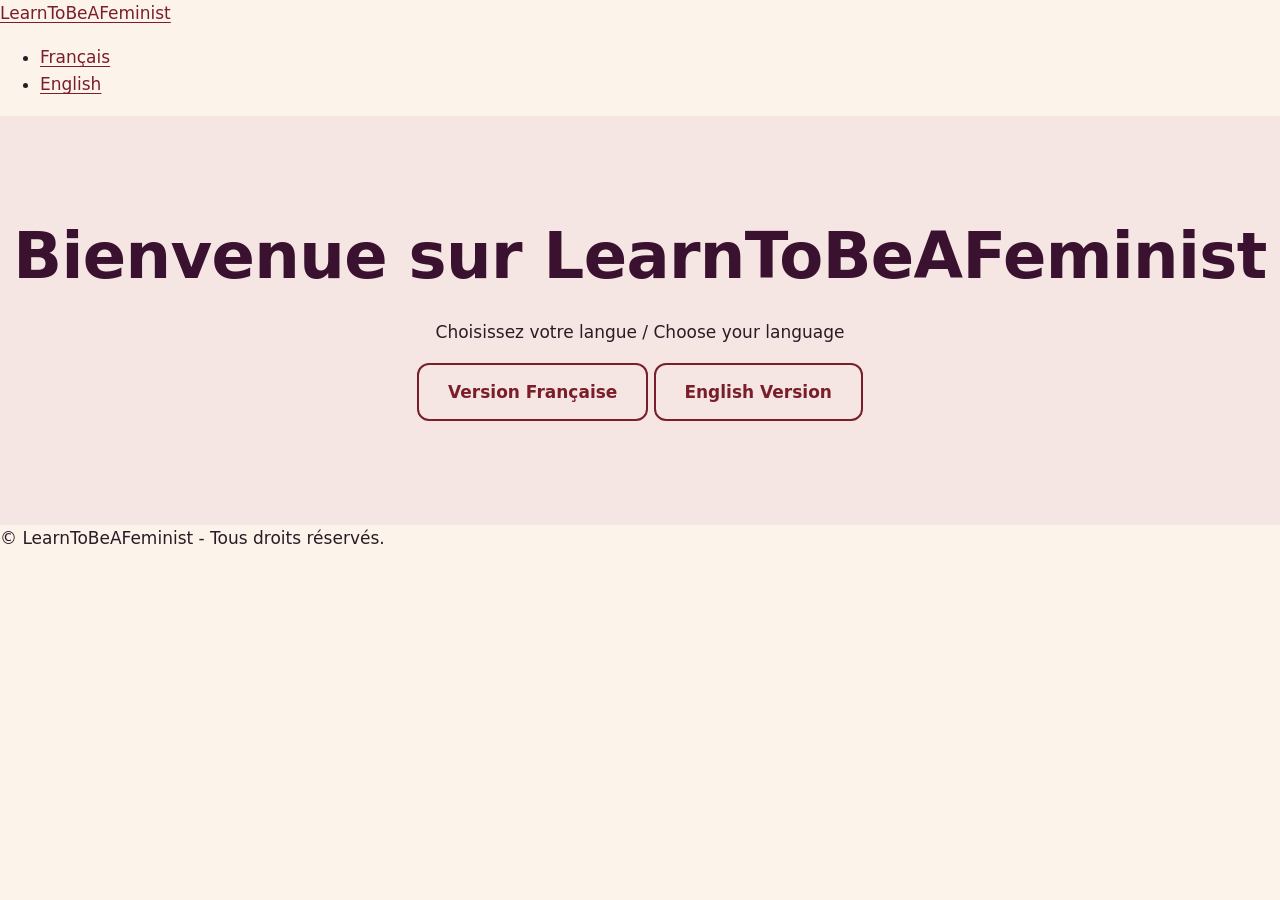
==== index.html @ 92c0e3a2 "Fix index.html script position" ====
<!DOCTYPE html>
<html lang="fr">
<head>
  <meta charset="UTF-8" />
  <meta name="viewport" content="width=device-width, initial-scale=1.0" />
  <title>LearnToBeAFeminist – Digital Magazine</title>
  <link rel="stylesheet" href="css/style.css" />

  <!-- Script Netlify Identity pour la redirection vers /admin/ -->
  <script src="https://identity.netlify.com/v1/netlify-identity-widget.js"></script>
  <script>
    if (window.netlifyIdentity) {
      window.netlifyIdentity.on("init", user => {
        if (!user) {
          window.netlifyIdentity.on("login", () => {
            document.location.href = "/admin/";
          });
        }
      });
    }
  </script>
</head>
<body>

  <header>
    <div class="logo">
      <a href="index.html">LearnToBeAFeminist</a>
    </div>
    <nav>
      <ul>
        <li><a href="fr/index.html">Français</a></li>
        <li><a href="en/index.html">English</a></li>
      </ul>
    </nav>
  </header>

  <main>
    <section class="hero">
      <h1>Bienvenue sur LearnToBeAFeminist</h1>
      <p>Choisissez votre langue / Choose your language</p>
      <div class="language-selection">
        <a href="fr/index.html" class="btn">Version Française</a>
        <a href="en/index.html" class="btn">English Version</a>
      </div>
    </section>
  </main>

  <footer>
    <p>&copy; LearnToBeAFeminist - Tous droits réservés.</p>
  </footer>

</body>
</html>
---- css/style.css ----
:root {
  --cream: #FCF3EA;        /* fond principal */
  --cream-deep: #F5E7D8;
  --blush: #F5E6E4;        /* fond du hero */
  --plum: #3A1230;         /* bandeau, titres */
  --plum-dark: #2A0C23;    /* pied de page */
  --bordeaux: #7B1E2B;     /* boutons, liens, accents */
  --gold: #C8893B;         /* touche chaude des vignettes */
  --ink: #2B1B26;          /* texte courant */
  --muted: #5E4A56;        /* texte secondaire */
  --line: #EBDCCB;

  --font-serif: "Iowan Old Style", "Palatino Linotype", Palatino, Georgia, "Times New Roman", serif;
  --font-sans: system-ui, -apple-system, "Segoe UI", Roboto, "Helvetica Neue", Arial, sans-serif;
  --max: 1200px;
  --max-narrow: 1040px;
}

/* ---------- Base ---------- */
*, *::before, *::after { box-sizing: border-box; }
html { -webkit-text-size-adjust: 100%; scroll-behavior: smooth; }
body {
  margin: 0; background: var(--cream); color: var(--ink);
  font-family: var(--font-sans); font-size: 1.0625rem; line-height: 1.6;
}
img, svg { max-width: 100%; }
h1, h2, h3 {
  font-family: var(--font-sans); color: var(--plum);
  line-height: 1.15; font-weight: 800; margin: 0 0 .5em;
}
h2 { font-size: clamp(1.6rem, 4vw, 2.1rem); }
h3 { font-size: 1.15rem; }
p { margin: 0 0 1em; }
a { color: var(--bordeaux); text-underline-offset: .2em; }
a:hover { color: var(--plum); }
:focus-visible { outline: 3px solid var(--bordeaux); outline-offset: 3px; }

.container { width: min(100% - 2.5rem, var(--max)); margin-inline: auto; }
.container--narrow { width: min(100% - 2.5rem, var(--max-narrow)); }
.sr-only {
  position: absolute; width: 1px; height: 1px; overflow: hidden;
  clip: rect(0 0 0 0); white-space: nowrap;
}
.skip-link {
  position: absolute; left: -999px; top: 0; z-index: 100;
  background: #fff; color: var(--plum); padding: .75rem 1rem;
}
.skip-link:focus { left: 1rem; top: 1rem; }

/* ---------- En-tête (bandeau prune) ---------- */
.site-header { position: sticky; top: 0; z-index: 50; background: var(--plum); color: var(--cream); }
.site-header :focus-visible { outline-color: #fff; }
.header-inner { display: flex; align-items: center; flex-wrap: wrap; gap: .5rem 1rem; padding-block: .8rem; }

.logo {
  margin-right: auto; display: inline-flex; flex-direction: column; align-items: center;
  text-decoration: none; color: #fff; line-height: 1.15;
}
.logo:hover { color: #fff; }
.logo__name { font-family: var(--font-serif); font-weight: 700; font-size: clamp(1.3rem, 4.5vw, 1.75rem); }
.logo__tag { font-size: .78rem; letter-spacing: .04em; color: #E9D3DC; }

.tools { order: 2; display: flex; align-items: center; gap: .4rem; }

.lang-switch {
  display: inline-flex; align-items: center; gap: .35rem;
  background: #F3E3E6; color: var(--plum); border-radius: 12px;
  padding: .45rem .85rem; font-weight: 600; font-size: .95rem;
}
.lang-switch a { color: var(--plum); }
.lang-switch a:hover { color: var(--bordeaux); }
.lang-switch [aria-current] { font-weight: 800; }

.icon-btn {
  display: inline-flex; align-items: center; justify-content: center;
  width: 44px; height: 44px; color: var(--cream); border-radius: 50%;
}
.icon-btn:hover { color: #fff; background: rgba(255, 255, 255, .12); }
.icon-btn svg { width: 22px; height: 22px; }

.menu-toggle {
  display: none; background: none; border: 1.5px solid var(--cream); border-radius: 999px;
  padding: .4rem .9rem; font: inherit; font-size: .9rem; font-weight: 600;
  color: var(--cream); cursor: pointer;
}
.js .menu-toggle { display: inline-block; }

.main-nav { order: 3; width: 100%; }
.main-nav ul { list-style: none; margin: 0; padding: 0; display: flex; flex-direction: column; }
.main-nav a {
  display: block; padding: .75rem 0; border-top: 1px solid rgba(255, 255, 255, .18);
  color: var(--cream); text-decoration: none;
}
.main-nav a[aria-current="page"] { font-weight: 700; text-decoration: underline; text-decoration-thickness: 2px; text-underline-offset: .4em; }
.js .main-nav { display: none; }
.js .main-nav.is-open { display: block; }

@media (min-width: 1100px) {
  .menu-toggle, .js .menu-toggle { display: none; }
  .main-nav, .js .main-nav { display: block; order: 2; width: auto; flex: 1; }
  .main-nav ul { flex-direction: row; justify-content: center; gap: 1.4rem; }
  .main-nav a { border: 0; padding: .3rem 0; font-size: .95rem; }
  .main-nav a:hover { text-decoration: underline; text-underline-offset: .4em; }
  .tools { order: 3; }
  .logo { margin-right: 0; }
}

/* ---------- Boutons ---------- */
.btn {
  display: inline-block; padding: .85rem 1.8rem; border-radius: 12px;
  border: 2px solid var(--bordeaux); font-weight: 600; text-decoration: none;
}
.btn--primary { background: var(--bordeaux); color: #fff; }
.btn--primary:hover { background: var(--plum); border-color: var(--plum); color: #fff; }

/* ---------- Hero ---------- */
.hero {
  position: relative; overflow: hidden; text-align: center;
  background: var(--blush); padding-block: clamp(3rem, 9vw, 6.5rem);
}
.hero-map {
  position: absolute; z-index: 0; top: 50%; left: 62%;
  height: 160%; width: auto; aspect-ratio: 120 / 135;
  transform: translate(-50%, -50%); opacity: .2; pointer-events: none;
}
.hero .container { position: relative; z-index: 1; }
.hero h1 {
  font-size: clamp(2rem, 6.5vw, 4rem); font-weight: 800; letter-spacing: -.01em;
  margin-bottom: .4em;
}
.hero h1 span { display: inline-block; }
.hero .lead { max-width: 46ch; margin: 0 auto 1.75rem; font-size: 1.15rem; color: var(--muted); }

/* ---------- Sections ---------- */
.section { padding-block: clamp(2.25rem, 5vw, 3.5rem); }
.section--tight-top { padding-top: 0; }

/* Cartes « mission » */
.mission-grid { display: grid; gap: 1.25rem; grid-template-columns: 1fr; margin-top: 1.25rem; }
@media (min-width: 760px) { .mission-grid { grid-template-columns: repeat(3, 1fr); } }
.mission {
  background: #fff; border-radius: 20px; padding: 1.5rem 1.25rem; text-align: center;
  box-shadow: 0 6px 22px rgba(58, 18, 48, .08);
}
.mission svg { width: 56px; height: 56px; color: var(--bordeaux); margin-bottom: .5rem; }
.mission h3 { font-size: 1.4rem; margin-bottom: .35rem; }
.mission p { color: var(--muted); margin: 0; }

/* Recherche */
.section-head {
  display: flex; flex-wrap: wrap; justify-content: space-between;
  align-items: flex-end; gap: 1rem; margin-bottom: 1rem;
}
.section-head h2 { margin: 0; }
.search input {
  width: 100%; min-width: 260px; padding: .7rem 1.1rem;
  border: 1.5px solid var(--plum); border-radius: 999px;
  background: #fff; font: inherit; color: var(--ink); scroll-margin-top: 7rem;
}
.result-count { color: var(--muted); font-size: .9rem; margin-bottom: 1rem; }
.no-results { padding: 2rem 0; color: var(--muted); }

/* Cartes d'articles (horizontales) */
.cards { list-style: none; margin: 0; padding: 0; display: grid; gap: 1.1rem; grid-template-columns: 1fr; }
@media (min-width: 700px) { .cards { grid-template-columns: repeat(2, 1fr); } }
@media (min-width: 1000px) { .cards { grid-template-columns: repeat(3, 1fr); } }

.card {
  position: relative; display: flex; gap: 1rem; align-items: stretch;
  background: #fff; border-radius: 18px; padding: .8rem;
  box-shadow: 0 4px 16px rgba(58, 18, 48, .07);
  transition: box-shadow .2s ease, transform .2s ease;
}
.card:hover { box-shadow: 0 10px 26px rgba(58, 18, 48, .14); transform: translateY(-2px); }
.card:focus-within { outline: 3px solid var(--bordeaux); outline-offset: 2px; }

.thumb {
  flex: 0 0 96px; width: 96px; height: 96px; border-radius: 12px; object-fit: cover;
  display: flex; align-items: center; justify-content: center;
  font-family: var(--font-serif); font-size: 2.6rem; font-weight: 700; color: rgba(255, 255, 255, .85);
}
@media (min-width: 480px) { .thumb { flex-basis: 112px; width: 112px; height: 112px; } }
.thumb--0 { background: linear-gradient(135deg, #3A1230, #7B1E2B); }
.thumb--1 { background: linear-gradient(135deg, #7B1E2B, #C8893B); }
.thumb--2 { background: linear-gradient(135deg, #5A2149, #3A1230); }
.thumb--3 { background: linear-gradient(135deg, #A33A4A, #5A2149); }

.card__body { display: flex; flex-direction: column; min-width: 0; }
.card__meta { display: flex; flex-wrap: wrap; gap: .1rem .6rem; margin: 0 0 .3rem; font-size: .78rem; color: var(--muted); }
.tag { font-weight: 700; letter-spacing: .06em; text-transform: uppercase; color: var(--bordeaux); }
.card h3 { font-size: 1.02rem; margin-bottom: .35rem; }
.card h3 a { color: var(--plum); text-decoration: none; }
.card h3 a::after { content: ""; position: absolute; inset: 0; border-radius: 18px; } /* toute la carte est cliquable */
.card h3 a:focus-visible { outline: none; }
.card__excerpt {
  margin: 0 0 .5rem; font-size: .92rem; color: var(--muted); line-height: 1.45;
  display: -webkit-box; -webkit-line-clamp: 3; -webkit-box-orient: vertical; overflow: hidden;
}
.card__more { margin-top: auto; font-size: .9rem; font-weight: 700; color: var(--bordeaux); }

/* ---------- Pied de page ---------- */
.site-footer { background: var(--plum-dark); color: #E9DCE4; padding-block: 2.5rem; font-size: .95rem; margin-top: 2rem; }
.site-footer a { color: #fff; }
.site-footer .logo { align-items: flex-start; }
.footer-grid { display: grid; gap: 1.5rem; }
.footer-grid ul { list-style: none; margin: 0; padding: 0; }
.footer-grid li { margin-bottom: .4rem; }
.footer-bottom { margin: 2rem 0 0; padding-top: 1.25rem; border-top: 1px solid rgba(255,255,255,.15); font-size: .85rem; }
@media (min-width: 760px) { .footer-grid { grid-template-columns: 2fr 1fr 1fr; } }

@media (prefers-reduced-motion: reduce) {
  html { scroll-behavior: auto; }
  .card { transition: none; }
  .card:hover { transform: none; }
}

/* ---------- Pages intérieures ---------- */
.page-head {
  background: var(--blush); text-align: center;
  padding-block: clamp(2rem, 6vw, 3.5rem);
}
.page-head h1 { font-size: clamp(1.9rem, 5vw, 3rem); margin: 0 0 .3em; }
.page-head p { max-width: 52ch; margin: 0 auto; color: var(--muted); font-size: 1.1rem; }

/* ---------- Page d'article ---------- */
.article { padding-block: clamp(2rem, 5vw, 3.5rem); }
.article-inner { width: min(100% - 2.5rem, 720px); margin-inline: auto; }
.breadcrumb { font-size: .9rem; margin: 0 0 1.5rem; color: var(--muted); }
.article h1 {
  font-family: var(--font-serif); font-size: clamp(1.9rem, 5.5vw, 3rem);
  margin: 0 0 .5rem;
}
.article-meta {
  display: flex; flex-wrap: wrap; gap: .25rem 1rem;
  margin: 0 0 1.5rem; font-size: .9rem; color: var(--muted);
}
.article-lead { font-family: var(--font-serif); font-size: 1.3rem; color: var(--muted); line-height: 1.5; }
.prose { font-size: 1.125rem; line-height: 1.75; }
.prose h2 { font-family: var(--font-serif); font-size: clamp(1.4rem, 3.5vw, 1.8rem); margin-top: 2em; }
.prose ul { padding-left: 1.3em; }
.prose li { margin-bottom: .5em; }
.prose blockquote {
  margin: 1.5em 0; padding: .6em 1.25em; background: #fff;
  border-left: 4px solid var(--bordeaux);
  font-family: var(--font-serif); font-size: 1.2rem; color: var(--plum);
}
.note-box {
  margin: 2rem 0 0; padding: 1rem 1.25rem; border-radius: 12px;
  background: var(--cream-deep); font-size: .95rem; color: var(--muted);
}
.back-link { display: inline-block; margin-top: 2rem; font-weight: 700; }/* ---------- Pages de contenu (glossaire, contact) ---------- */
.glossary { margin: 0; }
.glossary dt { margin-top: 1.4rem; font-weight: 800; font-size: 1.1rem; color: var(--plum); }
.glossary dd { margin: .25rem 0 0; }
.contact-box {
  margin: 2rem 0; padding: 1.75rem 1.25rem; text-align: center;
  background: #fff; border-radius: 20px; box-shadow: 0 6px 22px rgba(58, 18, 48, .08);
}
.contact-box p { margin-bottom: .75rem; }
.contact-box .btn { margin-top: .25rem; overflow-wrap: anywhere; }

/* ---------- Pages de contenu (glossaire, contact) ---------- */
.glossary { margin: 0; }
.glossary dt { margin-top: 1.4rem; font-weight: 800; font-size: 1.1rem; color: var(--plum); }
.glossary dd { margin: .25rem 0 0; }
.contact-box {
  margin: 2rem 0; padding: 1.75rem 1.25rem; text-align: center;
  background: #fff; border-radius: 20px; box-shadow: 0 6px 22px rgba(58, 18, 48, .08);
}
.contact-box p { margin-bottom: .75rem; }
.contact-box .btn { margin-top: .25rem; overflow-wrap: anywhere; }
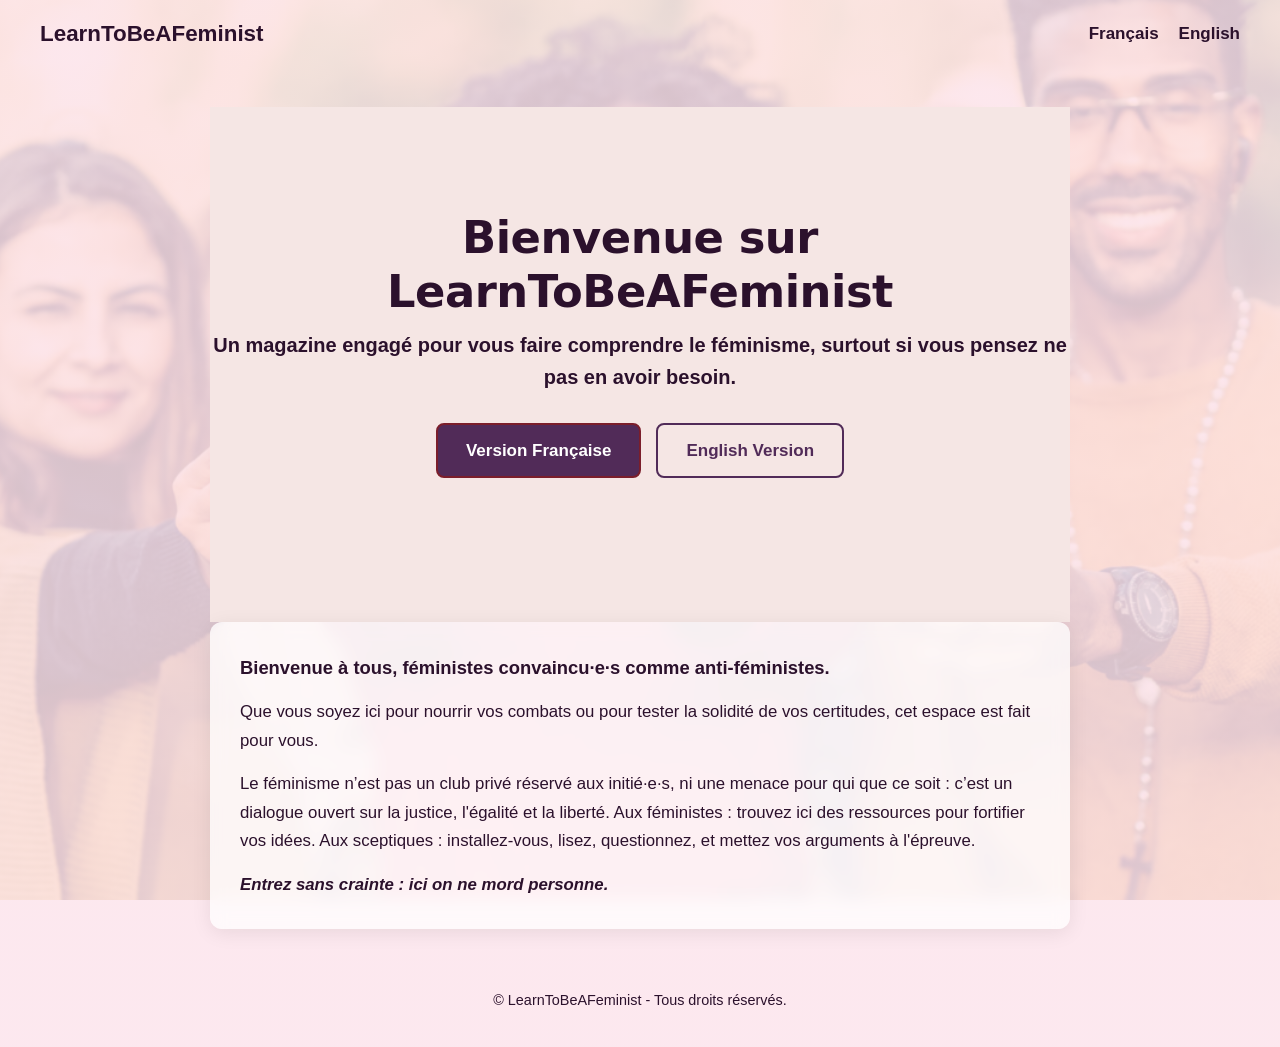
==== commit 00b459f4: "Enhance index.html with new styles and content Updated the HTML structure and styling for better pre" ====
--- a/index.html
+++ b/index.html
@@ -6,19 +6,132 @@
   <title>LearnToBeAFeminist – Digital Magazine</title>
   <link rel="stylesheet" href="css/style.css" />
 
-  <!-- Script Netlify Identity pour la redirection vers /admin/ -->
+  <!-- Script Netlify Identity -->
   <script src="https://identity.netlify.com/v1/netlify-identity-widget.js"></script>
-  <script>
-    if (window.netlifyIdentity) {
-      window.netlifyIdentity.on("init", user => {
-        if (!user) {
-          window.netlifyIdentity.on("login", () => {
-            document.location.href = "/admin/";
-          });
-        }
-      });
+
+  <style>
+    /* Design avec fond rosé et image en arrière-plan */
+    body {
+      margin: 0;
+      padding: 0;
+      font-family: 'Helvetica Neue', Arial, sans-serif;
+      background: linear-gradient(rgba(252, 228, 236, 0.85), rgba(252, 228, 236, 0.85)), 
+                  url('assets/images/wmremove-transformed.png') no-repeat center center fixed;
+      background-size: cover;
+      color: #2b112c;
+      min-height: 100vh;
+      display: flex;
+      flex-direction: column;
     }
-  </script>
+
+    header {
+      display: flex;
+      justify-content: space-between;
+      align-items: center;
+      padding: 20px 40px;
+    }
+
+    .logo a {
+      font-weight: 800;
+      font-size: 1.4rem;
+      color: #2b112c;
+      text-decoration: none;
+    }
+
+    nav ul {
+      list-style: none;
+      display: flex;
+      gap: 20px;
+      margin: 0;
+      padding: 0;
+    }
+
+    nav a {
+      text-decoration: none;
+      color: #2b112c;
+      font-weight: 600;
+    }
+
+    main {
+      flex: 1;
+      max-width: 900px;
+      margin: 0 auto;
+      padding: 40px 20px;
+      text-align: center;
+    }
+
+    .hero h1 {
+      font-size: 2.8rem;
+      font-weight: 900;
+      color: #2b112c;
+      margin-bottom: 10px;
+      line-height: 1.2;
+    }
+
+    .slogan {
+      font-size: 1.25rem;
+      font-weight: 600;
+      color: #2b112c;
+      margin-bottom: 30px;
+    }
+
+    .language-selection {
+      display: flex;
+      justify-content: center;
+      gap: 15px;
+      margin-bottom: 40px;
+    }
+
+    .btn {
+      display: inline-block;
+      padding: 12px 28px;
+      background-color: #512b58;
+      color: #ffffff;
+      text-decoration: none;
+      border-radius: 8px;
+      font-weight: bold;
+      transition: background-color 0.2s ease;
+    }
+
+    .btn:hover {
+      background-color: #3b1e40;
+    }
+
+    .btn-secondary {
+      background-color: transparent;
+      color: #512b58;
+      border: 2px solid #512b58;
+    }
+
+    .btn-secondary:hover {
+      background-color: rgba(81, 43, 88, 0.1);
+    }
+
+    .intro-card {
+      background: rgba(255, 255, 255, 0.75);
+      backdrop-filter: blur(8px);
+      padding: 30px;
+      border-radius: 12px;
+      box-shadow: 0 4px 20px rgba(0, 0, 0, 0.08);
+      text-align: left;
+      line-height: 1.7;
+      font-size: 1.05rem;
+    }
+
+    .intro-card p {
+      margin-bottom: 15px;
+    }
+
+    .intro-card p:last-child {
+      margin-bottom: 0;
+    }
+
+    footer {
+      text-align: center;
+      padding: 20px;
+      font-size: 0.9rem;
+    }
+  </style>
 </head>
 <body>
 
@@ -36,12 +149,31 @@
 
   <main>
     <section class="hero">
-      <h1>Bienvenue sur LearnToBeAFeminist</h1>
-      <p>Choisissez votre langue / Choose your language</p>
+      <h1>Bienvenue sur<br>LearnToBeAFeminist</h1>
+      <p class="slogan">
+        Un magazine engagé pour vous faire comprendre le féminisme, surtout si vous pensez ne pas en avoir besoin.
+      </p>
+
       <div class="language-selection">
         <a href="fr/index.html" class="btn">Version Française</a>
-        <a href="en/index.html" class="btn">English Version</a>
+        <a href="en/index.html" class="btn btn-secondary">English Version</a>
       </div>
+    </section>
+
+    <!-- Presentation & Accueil -->
+    <section class="intro-card">
+      <p style="font-weight: bold; font-size: 1.15rem;">
+        Bienvenue à tous, féministes convaincu·e·s comme anti-féministes.
+      </p>
+      <p>
+        Que vous soyez ici pour nourrir vos combats ou pour tester la solidité de vos certitudes, cet espace est fait pour vous.
+      </p>
+      <p>
+        Le féminisme n’est pas un club privé réservé aux initié·e·s, ni une menace pour qui que ce soit : c’est un dialogue ouvert sur la justice, l'égalité et la liberté. Aux féministes : trouvez ici des ressources pour fortifier vos idées. Aux sceptiques : installez-vous, lisez, questionnez, et mettez vos arguments à l'épreuve.
+      </p>
+      <p style="font-style: italic; font-weight: bold;">
+        Entrez sans crainte : ici on ne mord personne.
+      </p>
     </section>
   </main>
 
@@ -49,5 +181,17 @@
     <p>&copy; LearnToBeAFeminist - Tous droits réservés.</p>
   </footer>
 
+  <!-- Script Netlify Identity pour l'administration -->
+  <script>
+    if (window.netlifyIdentity) {
+      window.netlifyIdentity.on("init", user => {
+        if (!user) {
+          window.netlifyIdentity.on("login", () => {
+            document.location.href = "/admin/";
+          });
+        }
+      });
+    }
+  </script>
 </body>
-</html>+</html>
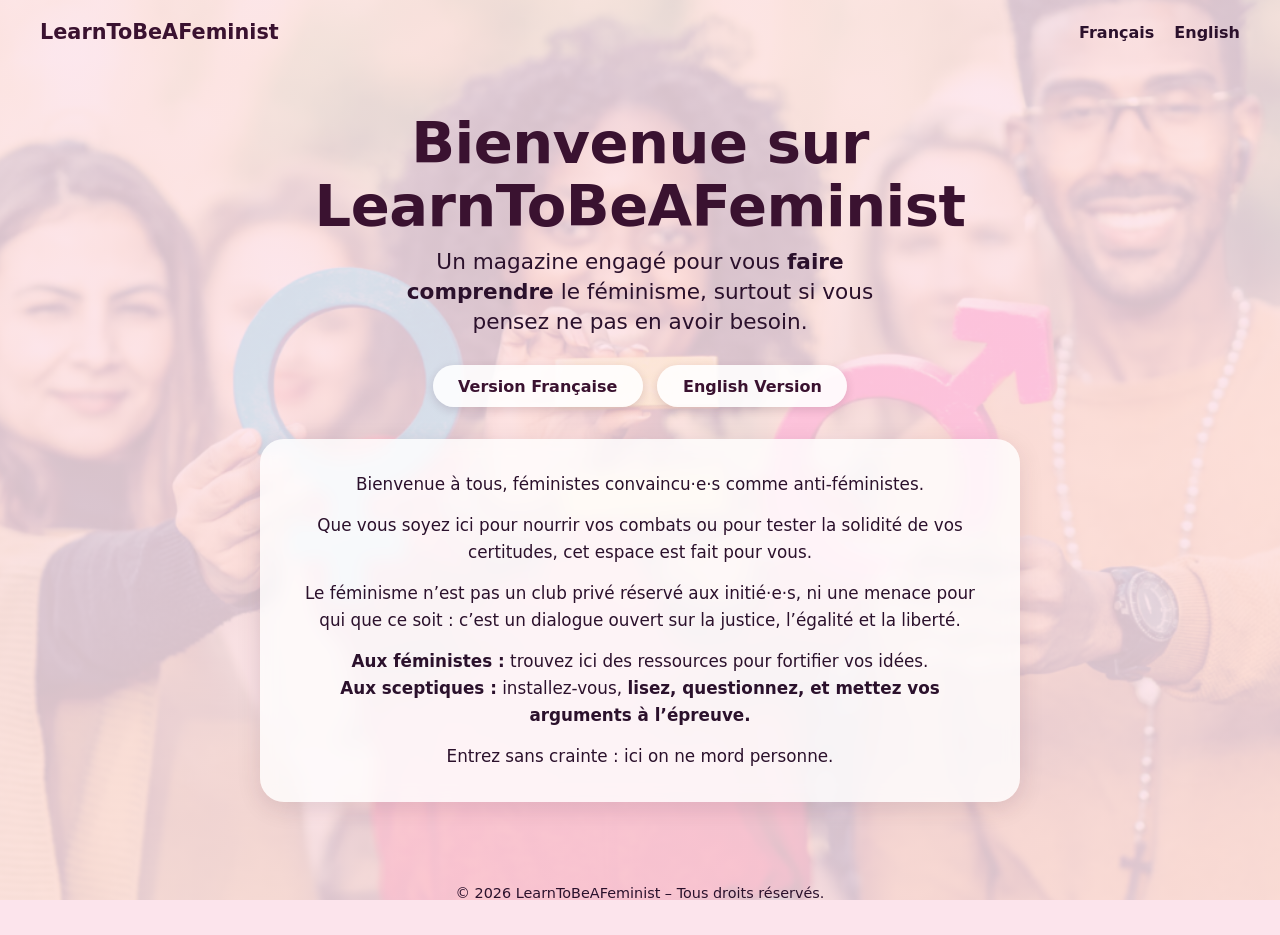
==== commit 9e154720: "Refactor index.html for layout and accessibility Updated HTML structure and styles for improved layo" ====
--- a/index.html
+++ b/index.html
@@ -1,136 +1,127 @@
 <!DOCTYPE html>
 <html lang="fr">
 <head>
-  <meta charset="UTF-8" />
-  <meta name="viewport" content="width=device-width, initial-scale=1.0" />
-  <title>LearnToBeAFeminist – Digital Magazine</title>
-  <link rel="stylesheet" href="css/style.css" />
+  <meta charset="UTF-8">
+  <meta name="viewport" content="width=device-width, initial-scale=1.0">
+  <title>LearnToBeAFeminist – Magazine numérique / Digital Magazine</title>
+  <meta name="description" content="LearnToBeAFeminist : magazine bilingue pour comprendre le féminisme, surtout si vous pensez ne pas en avoir besoin. Bilingual magazine on feminism.">
+  <meta name="theme-color" content="#3A1230">
+  <link rel="icon" href="assets/favicon.svg" type="image/svg+xml">
 
   <!-- Script Netlify Identity -->
   <script src="https://identity.netlify.com/v1/netlify-identity-widget.js"></script>
 
   <style>
-    /* Design avec fond rosé et image en arrière-plan */
+    :root {
+      --plum: #3A1230;
+      --ink: #2B112C;
+      --font: system-ui, -apple-system, "Segoe UI", Roboto, "Helvetica Neue", Arial, sans-serif;
+    }
+    *, *::before, *::after { box-sizing: border-box; }
+
     body {
       margin: 0;
-      padding: 0;
-      font-family: 'Helvetica Neue', Arial, sans-serif;
-      background: linear-gradient(rgba(252, 228, 236, 0.85), rgba(252, 228, 236, 0.85)), 
-                  url('assets/images/wmremove-transformed.png') no-repeat center center fixed;
-      background-size: cover;
-      color: #2b112c;
       min-height: 100vh;
       display: flex;
       flex-direction: column;
+      font-family: var(--font);
+      color: var(--ink);
+      background: #FCE4EC;
     }
 
+    /* Photo de fond + voile rosé, fixe et compatible mobile */
+    body::before {
+      content: "";
+      position: fixed;
+      inset: 0;
+      z-index: -1;
+      background:
+        linear-gradient(rgba(252, 228, 236, 0.85), rgba(252, 228, 236, 0.85)),
+        url('assets/images/wmremove-transformed.png') center / cover no-repeat;
+    }
+
+    a:focus-visible { outline: 3px solid var(--plum); outline-offset: 3px; }
+
+    /* ---------- En-tête ---------- */
     header {
       display: flex;
       justify-content: space-between;
       align-items: center;
-      padding: 20px 40px;
+      flex-wrap: wrap;
+      gap: .75rem 1.5rem;
+      padding: 1.25rem clamp(1rem, 4vw, 2.5rem);
     }
-
     .logo a {
       font-weight: 800;
-      font-size: 1.4rem;
-      color: #2b112c;
+      font-size: 1.3rem;
+      color: var(--plum);
       text-decoration: none;
     }
+    nav ul { list-style: none; display: flex; gap: 1.25rem; margin: 0; padding: 0; }
+    nav a { color: var(--ink); font-weight: 600; text-decoration: none; }
+    nav a:hover { text-decoration: underline; text-underline-offset: .3em; }
 
-    nav ul {
-      list-style: none;
-      display: flex;
-      gap: 20px;
-      margin: 0;
-      padding: 0;
-    }
-
-    nav a {
-      text-decoration: none;
-      color: #2b112c;
-      font-weight: 600;
-    }
-
+    /* ---------- Contenu ---------- */
     main {
       flex: 1;
-      max-width: 900px;
+      width: min(100% - 2rem, 760px);
       margin: 0 auto;
-      padding: 40px 20px;
+      padding: clamp(1.5rem, 5vw, 3rem) 0;
       text-align: center;
     }
 
-    .hero h1 {
-      font-size: 2.8rem;
+    h1 {
+      margin: 0 0 .5rem;
+      font-size: clamp(2.2rem, 7.5vw, 3.6rem);
       font-weight: 900;
-      color: #2b112c;
-      margin-bottom: 10px;
-      line-height: 1.2;
+      line-height: 1.1;
+      letter-spacing: -.01em;
+      color: var(--plum);
+    }
+    .slogan {
+      max-width: 34ch;
+      margin: 0 auto 1.75rem;
+      font-size: clamp(1.1rem, 3vw, 1.35rem);
+      font-weight: 500;
+      line-height: 1.4;
     }
 
-    .slogan {
-      font-size: 1.25rem;
-      font-weight: 600;
-      color: #2b112c;
-      margin-bottom: 30px;
-    }
-
+    /* ---------- Boutons en pastille ---------- */
     .language-selection {
       display: flex;
+      flex-wrap: wrap;
       justify-content: center;
-      gap: 15px;
-      margin-bottom: 40px;
+      gap: .9rem;
+      margin-bottom: 2rem;
     }
+    .pill {
+      display: inline-block;
+      padding: .7rem 1.6rem;
+      border-radius: 999px;
+      background: rgba(255, 255, 255, .88);
+      color: var(--plum);
+      font-weight: 600;
+      text-decoration: none;
+      box-shadow: 0 3px 10px rgba(58, 18, 48, .15);
+      transition: background .2s ease, color .2s ease;
+    }
+    .pill:hover { background: var(--plum); color: #fff; }
 
-    .btn {
-      display: inline-block;
-      padding: 12px 28px;
-      background-color: #512b58;
-      color: #ffffff;
-      text-decoration: none;
-      border-radius: 8px;
-      font-weight: bold;
-      transition: background-color 0.2s ease;
-    }
-
-    .btn:hover {
-      background-color: #3b1e40;
-    }
-
-    .btn-secondary {
-      background-color: transparent;
-      color: #512b58;
-      border: 2px solid #512b58;
-    }
-
-    .btn-secondary:hover {
-      background-color: rgba(81, 43, 88, 0.1);
-    }
-
+    /* ---------- Carte de bienvenue ---------- */
     .intro-card {
-      background: rgba(255, 255, 255, 0.75);
+      padding: clamp(1.25rem, 4vw, 2rem);
+      border-radius: 24px;
+      background: rgba(255, 255, 255, .8);
+      -webkit-backdrop-filter: blur(8px);
       backdrop-filter: blur(8px);
-      padding: 30px;
-      border-radius: 12px;
-      box-shadow: 0 4px 20px rgba(0, 0, 0, 0.08);
-      text-align: left;
-      line-height: 1.7;
+      box-shadow: 0 6px 24px rgba(58, 18, 48, .12);
+      line-height: 1.6;
       font-size: 1.05rem;
     }
+    .intro-card p { margin: 0 0 .9rem; }
+    .intro-card p:last-child { margin-bottom: 0; }
 
-    .intro-card p {
-      margin-bottom: 15px;
-    }
-
-    .intro-card p:last-child {
-      margin-bottom: 0;
-    }
-
-    footer {
-      text-align: center;
-      padding: 20px;
-      font-size: 0.9rem;
-    }
+    footer { text-align: center; padding: 1.25rem; font-size: .9rem; }
   </style>
 </head>
 <body>
@@ -139,10 +130,10 @@
     <div class="logo">
       <a href="index.html">LearnToBeAFeminist</a>
     </div>
-    <nav>
+    <nav aria-label="Langue / Language">
       <ul>
-        <li><a href="fr/index.html">Français</a></li>
-        <li><a href="en/index.html">English</a></li>
+        <li><a href="fr/index.html" hreflang="fr" lang="fr">Français</a></li>
+        <li><a href="en/index.html" hreflang="en" lang="en">English</a></li>
       </ul>
     </nav>
   </header>
@@ -151,42 +142,35 @@
     <section class="hero">
       <h1>Bienvenue sur<br>LearnToBeAFeminist</h1>
       <p class="slogan">
-        Un magazine engagé pour vous faire comprendre le féminisme, surtout si vous pensez ne pas en avoir besoin.
+        Un magazine engagé pour vous <strong>faire comprendre</strong> le féminisme, surtout si vous pensez ne pas en avoir besoin.
       </p>
 
       <div class="language-selection">
-        <a href="fr/index.html" class="btn">Version Française</a>
-        <a href="en/index.html" class="btn btn-secondary">English Version</a>
+        <a href="fr/index.html" class="pill" hreflang="fr" lang="fr">Version Française</a>
+        <a href="en/index.html" class="pill" hreflang="en" lang="en">English Version</a>
       </div>
     </section>
 
-    <!-- Presentation & Accueil -->
     <section class="intro-card">
-      <p style="font-weight: bold; font-size: 1.15rem;">
-        Bienvenue à tous, féministes convaincu·e·s comme anti-féministes.
-      </p>
-      <p>
-        Que vous soyez ici pour nourrir vos combats ou pour tester la solidité de vos certitudes, cet espace est fait pour vous.
-      </p>
-      <p>
-        Le féminisme n’est pas un club privé réservé aux initié·e·s, ni une menace pour qui que ce soit : c’est un dialogue ouvert sur la justice, l'égalité et la liberté. Aux féministes : trouvez ici des ressources pour fortifier vos idées. Aux sceptiques : installez-vous, lisez, questionnez, et mettez vos arguments à l'épreuve.
-      </p>
-      <p style="font-style: italic; font-weight: bold;">
-        Entrez sans crainte : ici on ne mord personne.
-      </p>
+      <p>Bienvenue à tous, féministes convaincu·e·s comme anti-féministes.</p>
+      <p>Que vous soyez ici pour nourrir vos combats ou pour tester la solidité de vos certitudes, cet espace est fait pour vous.</p>
+      <p>Le féminisme n’est pas un club privé réservé aux initié·e·s, ni une menace pour qui que ce soit : c’est un dialogue ouvert sur la justice, l’égalité et la liberté.</p>
+      <p><strong>Aux féministes :</strong> trouvez ici des ressources pour fortifier vos idées.<br>
+         <strong>Aux sceptiques :</strong> installez-vous, <strong>lisez, questionnez, et mettez vos arguments à l’épreuve.</strong></p>
+      <p>Entrez sans crainte : ici on ne mord personne.</p>
     </section>
   </main>
 
   <footer>
-    <p>&copy; LearnToBeAFeminist - Tous droits réservés.</p>
+    <p>&copy; 2026 LearnToBeAFeminist – Tous droits réservés.</p>
   </footer>
 
-  <!-- Script Netlify Identity pour l'administration -->
+  <!-- Redirection vers l'administration après connexion -->
   <script>
     if (window.netlifyIdentity) {
-      window.netlifyIdentity.on("init", user => {
+      window.netlifyIdentity.on("init", function (user) {
         if (!user) {
-          window.netlifyIdentity.on("login", () => {
+          window.netlifyIdentity.on("login", function () {
             document.location.href = "/admin/";
           });
         }
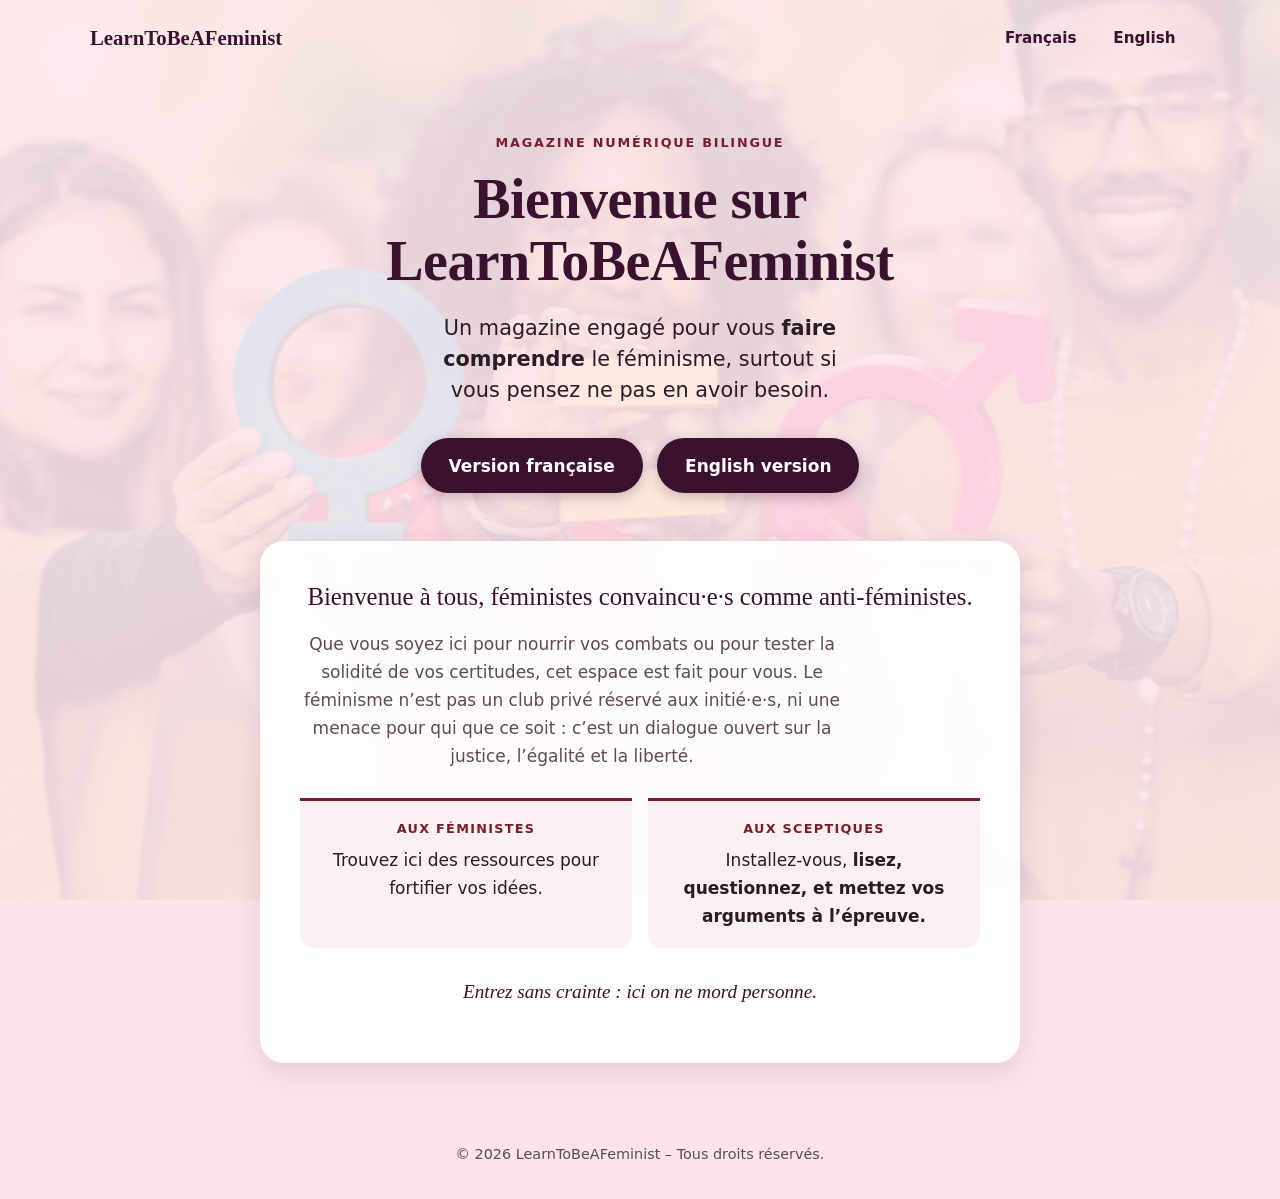
==== commit 0c773883: "Refactor styles and update HTML structure Refactor CSS variables and styles for improved layout and " ====
--- a/index.html
+++ b/index.html
@@ -14,8 +14,11 @@
   <style>
     :root {
       --plum: #3A1230;
-      --ink: #2B112C;
-      --font: system-ui, -apple-system, "Segoe UI", Roboto, "Helvetica Neue", Arial, sans-serif;
+      --bordeaux: #7B1E2B;
+      --ink: #2B1B26;
+      --muted: #5E4A56;
+      --serif: "Iowan Old Style", "Palatino Linotype", Palatino, Georgia, "Times New Roman", serif;
+      --sans: system-ui, -apple-system, "Segoe UI", Roboto, "Helvetica Neue", Arial, sans-serif;
     }
     *, *::before, *::after { box-sizing: border-box; }
 
@@ -24,7 +27,9 @@
       min-height: 100vh;
       display: flex;
       flex-direction: column;
-      font-family: var(--font);
+      font-family: var(--sans);
+      font-size: 1.0625rem;
+      line-height: 1.65;
       color: var(--ink);
       background: #FCE4EC;
     }
@@ -36,7 +41,7 @@
       inset: 0;
       z-index: -1;
       background:
-        linear-gradient(rgba(252, 228, 236, 0.85), rgba(252, 228, 236, 0.85)),
+        linear-gradient(rgba(252, 232, 238, .9), rgba(252, 232, 238, .9)),
         url('assets/images/wmremove-transformed.png') center / cover no-repeat;
     }
 
@@ -47,89 +52,152 @@
       display: flex;
       justify-content: space-between;
       align-items: center;
-      flex-wrap: wrap;
-      gap: .75rem 1.5rem;
-      padding: 1.25rem clamp(1rem, 4vw, 2.5rem);
-    }
-    .logo a {
-      font-weight: 800;
+      gap: 1rem;
+      width: min(100% - 2rem, 1100px);
+      margin: 0 auto;
+      padding-block: 1.25rem;
+    }
+    .logo {
+      font-family: var(--serif);
+      font-weight: 700;
       font-size: 1.3rem;
       color: var(--plum);
       text-decoration: none;
     }
-    nav ul { list-style: none; display: flex; gap: 1.25rem; margin: 0; padding: 0; }
-    nav a { color: var(--ink); font-weight: 600; text-decoration: none; }
-    nav a:hover { text-decoration: underline; text-underline-offset: .3em; }
+    nav ul { list-style: none; display: flex; gap: .5rem; margin: 0; padding: 0; }
+    nav a {
+      display: inline-block;
+      padding: .35rem .9rem;
+      border-radius: 999px;
+      color: var(--plum);
+      font-size: .95rem;
+      font-weight: 600;
+      text-decoration: none;
+    }
+    nav a:hover { background: rgba(58, 18, 48, .1); }
 
     /* ---------- Contenu ---------- */
     main {
       flex: 1;
       width: min(100% - 2rem, 760px);
       margin: 0 auto;
-      padding: clamp(1.5rem, 5vw, 3rem) 0;
+      padding: clamp(1.5rem, 6vw, 3.5rem) 0 clamp(2rem, 6vw, 3.5rem);
       text-align: center;
     }
 
+    .kicker {
+      margin: 0 0 1rem;
+      font-size: .8rem;
+      font-weight: 700;
+      letter-spacing: .14em;
+      text-transform: uppercase;
+      color: var(--bordeaux);
+    }
     h1 {
-      margin: 0 0 .5rem;
-      font-size: clamp(2.2rem, 7.5vw, 3.6rem);
-      font-weight: 900;
+      margin: 0 0 1.25rem;
+      font-family: var(--serif);
+      font-size: clamp(2rem, 8vw, 3.5rem);
+      font-weight: 700;
       line-height: 1.1;
       letter-spacing: -.01em;
       color: var(--plum);
+      text-wrap: balance;
+      overflow-wrap: anywhere;
     }
     .slogan {
-      max-width: 34ch;
-      margin: 0 auto 1.75rem;
-      font-size: clamp(1.1rem, 3vw, 1.35rem);
-      font-weight: 500;
-      line-height: 1.4;
-    }
-
-    /* ---------- Boutons en pastille ---------- */
+      max-width: 32rem;
+      margin: 0 auto 2rem;
+      font-size: clamp(1.1rem, 3vw, 1.3rem);
+      line-height: 1.5;
+      color: var(--ink);
+      text-wrap: balance;
+    }
+
+    /* ---------- Boutons ---------- */
     .language-selection {
       display: flex;
       flex-wrap: wrap;
       justify-content: center;
       gap: .9rem;
-      margin-bottom: 2rem;
-    }
-    .pill {
+      margin-bottom: 3rem;
+    }
+    .btn {
       display: inline-block;
-      padding: .7rem 1.6rem;
+      min-width: 12.5rem;
+      padding: .85rem 1.75rem;
       border-radius: 999px;
-      background: rgba(255, 255, 255, .88);
-      color: var(--plum);
+      background: var(--plum);
+      color: #fff;
       font-weight: 600;
       text-decoration: none;
-      box-shadow: 0 3px 10px rgba(58, 18, 48, .15);
-      transition: background .2s ease, color .2s ease;
-    }
-    .pill:hover { background: var(--plum); color: #fff; }
+      box-shadow: 0 4px 14px rgba(58, 18, 48, .25);
+      transition: background .2s ease;
+    }
+    .btn:hover { background: var(--bordeaux); }
 
     /* ---------- Carte de bienvenue ---------- */
-    .intro-card {
-      padding: clamp(1.25rem, 4vw, 2rem);
+    .welcome {
+      padding: clamp(1.5rem, 5vw, 2.5rem);
       border-radius: 24px;
-      background: rgba(255, 255, 255, .8);
+      background: rgba(255, 255, 255, .9);
       -webkit-backdrop-filter: blur(8px);
       backdrop-filter: blur(8px);
-      box-shadow: 0 6px 24px rgba(58, 18, 48, .12);
-      line-height: 1.6;
-      font-size: 1.05rem;
-    }
-    .intro-card p { margin: 0 0 .9rem; }
-    .intro-card p:last-child { margin-bottom: 0; }
-
-    footer { text-align: center; padding: 1.25rem; font-size: .9rem; }
+      box-shadow: 0 8px 30px rgba(58, 18, 48, .12);
+    }
+    .welcome__lead {
+      margin: 0 0 1rem;
+      font-family: var(--serif);
+      font-size: clamp(1.25rem, 3.5vw, 1.55rem);
+      line-height: 1.3;
+      color: var(--plum);
+      text-wrap: balance;
+    }
+    .welcome p { margin: 0 0 1rem; text-wrap: pretty; }
+    .welcome__intro { max-width: 34rem; margin-inline: auto; color: var(--muted); }
+
+    .audiences {
+      display: grid;
+      gap: 1rem;
+      margin: 1.75rem 0;
+    }
+    @media (min-width: 640px) { .audiences { grid-template-columns: 1fr 1fr; } }
+    .audience {
+      padding: 1.1rem 1.25rem;
+      border-top: 3px solid var(--bordeaux);
+      border-radius: 0 0 14px 14px;
+      background: #FBF1F3;
+    }
+    .audience h2 {
+      margin: 0 0 .4rem;
+      font-size: .8rem;
+      font-weight: 800;
+      letter-spacing: .1em;
+      text-transform: uppercase;
+      color: var(--bordeaux);
+    }
+    .audience p { margin: 0; }
+
+    .welcome__closing {
+      margin: 0;
+      font-family: var(--serif);
+      font-style: italic;
+      font-size: 1.2rem;
+      color: var(--plum);
+    }
+
+    footer {
+      padding: 1.5rem 1rem 2rem;
+      text-align: center;
+      font-size: .9rem;
+      color: var(--muted);
+    }
+    footer p { margin: 0; }
   </style>
 </head>
 <body>
 
   <header>
-    <div class="logo">
-      <a href="index.html">LearnToBeAFeminist</a>
-    </div>
+    <a class="logo" href="index.html">LearnToBeAFeminist</a>
     <nav aria-label="Langue / Language">
       <ul>
         <li><a href="fr/index.html" hreflang="fr" lang="fr">Français</a></li>
@@ -140,24 +208,35 @@
 
   <main>
     <section class="hero">
+      <p class="kicker">Magazine numérique bilingue</p>
       <h1>Bienvenue sur<br>LearnToBeAFeminist</h1>
       <p class="slogan">
         Un magazine engagé pour vous <strong>faire comprendre</strong> le féminisme, surtout si vous pensez ne pas en avoir besoin.
       </p>
 
       <div class="language-selection">
-        <a href="fr/index.html" class="pill" hreflang="fr" lang="fr">Version Française</a>
-        <a href="en/index.html" class="pill" hreflang="en" lang="en">English Version</a>
+        <a href="fr/index.html" class="btn" hreflang="fr" lang="fr">Version française</a>
+        <a href="en/index.html" class="btn" hreflang="en" lang="en">English version</a>
       </div>
     </section>
 
-    <section class="intro-card">
-      <p>Bienvenue à tous, féministes convaincu·e·s comme anti-féministes.</p>
-      <p>Que vous soyez ici pour nourrir vos combats ou pour tester la solidité de vos certitudes, cet espace est fait pour vous.</p>
-      <p>Le féminisme n’est pas un club privé réservé aux initié·e·s, ni une menace pour qui que ce soit : c’est un dialogue ouvert sur la justice, l’égalité et la liberté.</p>
-      <p><strong>Aux féministes :</strong> trouvez ici des ressources pour fortifier vos idées.<br>
-         <strong>Aux sceptiques :</strong> installez-vous, <strong>lisez, questionnez, et mettez vos arguments à l’épreuve.</strong></p>
-      <p>Entrez sans crainte : ici on ne mord personne.</p>
+    <section class="welcome">
+      <p class="welcome__lead">Bienvenue à tous, féministes convaincu·e·s comme anti-féministes.</p>
+
+      <p class="welcome__intro">Que vous soyez ici pour nourrir vos combats ou pour tester la solidité de vos certitudes, cet espace est fait pour vous. Le féminisme n’est pas un club privé réservé aux initié·e·s, ni une menace pour qui que ce soit&nbsp;: c’est un dialogue ouvert sur la justice, l’égalité et la liberté.</p>
+
+      <div class="audiences">
+        <div class="audience">
+          <h2>Aux féministes</h2>
+          <p>Trouvez ici des ressources pour fortifier vos idées.</p>
+        </div>
+        <div class="audience">
+          <h2>Aux sceptiques</h2>
+          <p>Installez-vous, <strong>lisez, questionnez, et mettez vos arguments à l’épreuve.</strong></p>
+        </div>
+      </div>
+
+      <p class="welcome__closing">Entrez sans crainte&nbsp;: ici on ne mord personne.</p>
     </section>
   </main>
 
